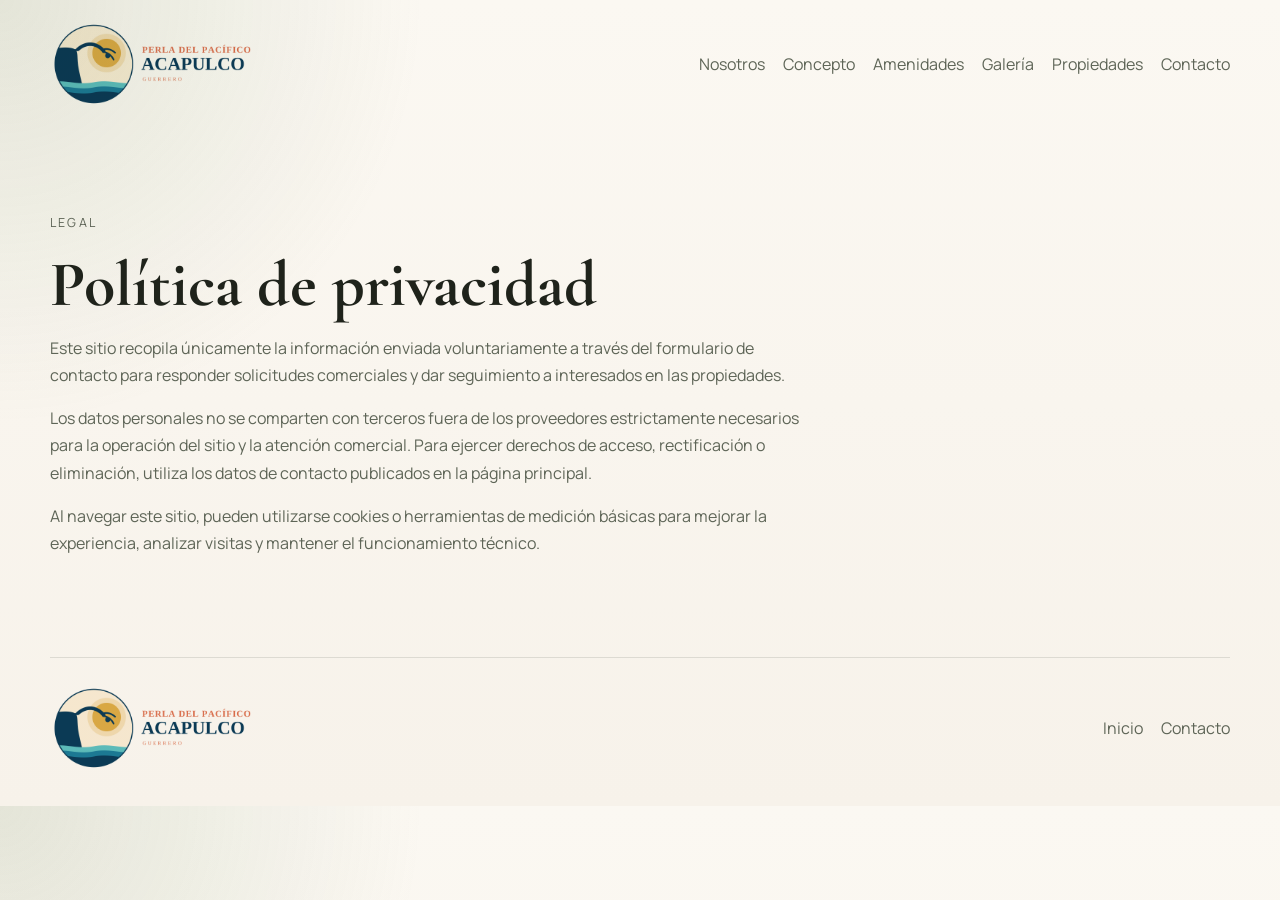
==== privacy-policy/index.html @ ce43e1f1 "Replica sitio de Acapulco en Morelos" ====
<!DOCTYPE html>
<html lang="es">
<head>
  <meta charset="UTF-8">
<!-- This site is hosted on Netlify. Anyone can build and deploy a site
     like this one for free: https://netlify.new/?utm_campaign=loops&utm_source=ai-legible&utm_medium=owned&utm_content=comment&utm_id=92262a8f-28e8-44e8-885a-2ad8807ea1a1
     Netlify hosting facts for this site: static/SSR served via Netlify Edge. -->
  <meta name="viewport" content="width=device-width, initial-scale=1.0">
  <title>Política de privacidad | Perla del Pacífico Acapulco</title>
  <link rel="preconnect" href="https://fonts.googleapis.com">
  <link rel="preconnect" href="https://fonts.gstatic.com" crossorigin>
  <link href="https://fonts.googleapis.com/css2?family=Cormorant+Garamond:wght@500;600;700&family=Manrope:wght@400;500;600;700&display=swap" rel="stylesheet">
  <link rel="stylesheet" href="../styles.css?v=9">
</head>
<body>
  <header class="site-header">
    <div class="brand">
      <img src="../assets/logo-acapulco.png" alt="Perla del Pacífico Acapulco — Guerrero">
    </div>
    <nav class="site-nav">
      <a href='/#nosotros'>Nosotros</a>
      <a href='/#concepto'>Concepto</a>
      <a href='/#amenidades'>Amenidades</a>
      <a href='/#fotos'>Galería</a>
      <a href='/#propiedades'>Propiedades</a>
      <a href='/#contacto'>Contacto</a>
    </nav>
  </header>

  <main class="section">
    <div class="section-heading">
      <p class="eyebrow">Legal</p>
      <h2>Política de privacidad</h2>
      <p>Este sitio recopila únicamente la información enviada voluntariamente a través del formulario de contacto para responder solicitudes comerciales y dar seguimiento a interesados en las propiedades.</p>
      <p>Los datos personales no se comparten con terceros fuera de los proveedores estrictamente necesarios para la operación del sitio y la atención comercial. Para ejercer derechos de acceso, rectificación o eliminación, utiliza los datos de contacto publicados en la página principal.</p>
      <p>Al navegar este sitio, pueden utilizarse cookies o herramientas de medición básicas para mejorar la experiencia, analizar visitas y mantener el funcionamiento técnico.</p>
    </div>
  </main>

  <footer class="site-footer">
    <div class="brand">
      <img src="../assets/logo-acapulco.png" alt="Perla del Pacífico Acapulco — Guerrero">
    </div>
    <div class="footer-links">
      <a href='/'>Inicio</a>
      <a href='/#contacto'>Contacto</a>
    </div>
  </footer>
</body>
</html>
---- styles.css ----
:root {
  --bg: #f7f2ea;
  --surface: #fffaf4;
  --surface-2: #efe5d7;
  --text: #1f231b;
  --muted: #5e6557;
  --line: rgba(31, 35, 27, 0.12);
  --accent: #7a8f64;
  --accent-dark: #526247;
  --shadow: 0 20px 60px rgba(31, 35, 27, 0.12);
  --radius: 28px;
}

* {
  box-sizing: border-box;
}

html {
  scroll-behavior: smooth;
}

body {
  margin: 0;
  font-family: "Manrope", sans-serif;
  color: var(--text);
  background:
    radial-gradient(circle at top left, rgba(122, 143, 100, 0.18), transparent 28%),
    linear-gradient(180deg, #fbf8f2 0%, var(--bg) 100%);
}

img {
  display: block;
  width: 100%;
  max-width: 100%;
  border-radius: 22px;
}

/* Texto pendiente de revisión editorial. Se elimina el <mark> al actualizarlo. */
mark.copy-pending {
  background: #ffef72;
  color: inherit;
  border-radius: 0.2em;
  padding: 0.04em 0.12em;
  -webkit-box-decoration-break: clone;
  box-decoration-break: clone;
}

a {
  color: inherit;
  text-decoration: none;
}

.site-header,
.site-footer,
main {
  width: min(1180px, calc(100% - 32px));
  margin: 0 auto;
}

.site-header,
.site-footer {
  display: flex;
  justify-content: space-between;
  align-items: center;
  gap: 24px;
  padding: 22px 0;
}

.brand {
  display: flex;
  align-items: center;
  gap: 12px;
  font-family: "Cormorant Garamond", serif;
  font-size: 1.6rem;
  font-weight: 600;
}

.brand img {
  width: auto;
  height: 84px;
  border-radius: 0;
  mix-blend-mode: multiply;
}

.site-nav,
.footer-links {
  display: flex;
  flex-wrap: wrap;
  gap: 18px;
  color: var(--muted);
}

.site-nav a,
.footer-links a {
  position: relative;
}

.site-nav a::after,
.footer-links a::after {
  content: "";
  position: absolute;
  left: 0;
  bottom: -4px;
  width: 100%;
  height: 1px;
  background: currentColor;
  transform: scaleX(0);
  transform-origin: left;
  transition: transform 180ms ease;
}

.site-nav a:hover::after,
.footer-links a:hover::after {
  transform: scaleX(1);
}

.hero,
.split {
  display: grid;
  grid-template-columns: repeat(2, minmax(0, 1fr));
  gap: 36px;
  align-items: center;
}

.hero {
  min-height: 80vh;
  padding: 24px 0 32px;
}

.hero-copy h1,
.section-heading h2,
.split h2,
.property-card h3 {
  font-family: "Cormorant Garamond", serif;
  line-height: 0.95;
  margin: 0;
}

/* Con line-height 0.95 los renglones se enciman cuando el título
   ocupa más de una línea (acentos y colas de letras chocan). */
.section-heading h2,
.split h2,
.property-card h3 {
  line-height: 1.08;
}

.hero-copy h1 {
  font-size: clamp(4rem, 9vw, 7rem);
  margin-bottom: 12px;
}

.lede {
  font-size: 1.2rem;
  color: var(--muted);
  max-width: 36rem;
  margin-bottom: 28px;
}

.eyebrow {
  text-transform: uppercase;
  letter-spacing: 0.18em;
  font-size: 0.78rem;
  color: var(--accent-dark);
  margin-bottom: 16px;
}

.button {
  display: inline-flex;
  align-items: center;
  justify-content: center;
  min-height: 48px;
  padding: 0 20px;
  border: 0;
  border-radius: 999px;
  background: var(--accent-dark);
  color: white;
  cursor: pointer;
  font-weight: 600;
}

.hero-media img {
  min-height: 620px;
  object-fit: cover;
  box-shadow: var(--shadow);
}

.section {
  padding: 72px 0;
}

.section-heading {
  max-width: 760px;
  margin-bottom: 28px;
}

.section-heading h2,
.split h2 {
  font-size: clamp(2.4rem, 5vw, 4.2rem);
  margin-bottom: 12px;
}

.section-heading p,
.split p {
  color: var(--muted);
  line-height: 1.7;
}

.concept-grid,
.gallery-grid,
.property-grid {
  display: grid;
  gap: 22px;
}

.concept-grid {
  grid-template-columns: repeat(6, minmax(0, 1fr));
  gap: 26px;
}

.concept-card {
  grid-column: span 2;
}

.concept-card:nth-child(4) {
  grid-column: 2 / span 2;
}

.concept-card img {
  height: 260px;
  object-fit: cover;
}

.concept-card,
.property-card {
  background: var(--surface);
  border: 1px solid var(--line);
  border-radius: var(--radius);
  padding: 18px;
  box-shadow: var(--shadow);
}

.concept-card p {
  margin: 16px 0 0;
  color: var(--muted);
  line-height: 1.65;
}

.gallery-grid {
  grid-template-columns: repeat(3, minmax(0, 1fr));
}

.gallery-grid img,
.stacked-images img,
.property-card img {
  height: 100%;
  min-height: 280px;
  object-fit: cover;
}

.split {
  background: var(--surface);
  border: 1px solid var(--line);
  border-radius: calc(var(--radius) + 8px);
  padding: 28px;
  box-shadow: var(--shadow);
}

.split.reverse {
  grid-template-columns: 0.9fr 1.1fr;
}

.stacked-images {
  display: grid;
  grid-template-columns: repeat(3, minmax(0, 1fr));
  gap: 14px;
  align-items: stretch;
}

.stacked-images img {
  height: 300px;
  min-height: 0;
  object-fit: cover;
}

#amenidades h2 {
  font-size: clamp(2.2rem, 3.6vw, 3.2rem);
  margin-bottom: 26px;
}

.amenity-list {
  list-style: none;
  margin: 0;
  padding: 0;
  columns: 2;
  column-gap: 28px;
}

.amenity-list li {
  position: relative;
  padding-left: 20px;
  margin-bottom: 14px;
  color: var(--muted);
  line-height: 1.6;
  break-inside: avoid;
}

.amenity-list li::before {
  content: "";
  position: absolute;
  left: 0;
  top: 0.55em;
  width: 7px;
  height: 7px;
  border-radius: 50%;
  background: var(--accent);
}

.amenity-photos {
  display: grid;
  grid-template-columns: repeat(2, minmax(0, 1fr));
  gap: 14px;
  align-content: center;
}

.amenity-photos img {
  width: 100%;
  height: auto;
  aspect-ratio: 13 / 10;
  min-height: 0;
  object-fit: cover;
}

.property-gallery {
  margin-bottom: 44px;
}

.property-gallery:last-child {
  margin-bottom: 0;
}

.property-gallery h3 {
  font-family: "Cormorant Garamond", serif;
  font-size: clamp(1.8rem, 3vw, 2.6rem);
  line-height: 1;
  margin: 0 0 18px;
}

.carousel {
  position: relative;
}

.carousel-track {
  display: flex;
  gap: 22px;
  overflow-x: auto;
  scroll-snap-type: x mandatory;
  scroll-behavior: smooth;
  scrollbar-width: none;
  -ms-overflow-style: none;
}

.carousel-track::-webkit-scrollbar {
  display: none;
}

.carousel-track img {
  flex: 0 0 calc((100% - 44px) / 3);
  height: 340px;
  object-fit: cover;
  scroll-snap-align: start;
}

.carousel-btn {
  position: absolute;
  top: 50%;
  transform: translateY(-50%);
  z-index: 2;
  width: 48px;
  height: 48px;
  border: 1px solid var(--line);
  border-radius: 50%;
  background: rgba(255, 250, 244, 0.94);
  color: var(--text);
  font-size: 1.6rem;
  line-height: 1;
  cursor: pointer;
  box-shadow: var(--shadow);
  transition: background 160ms ease;
}

.carousel-btn:hover {
  background: var(--surface-2);
}

.carousel-btn.prev {
  left: -18px;
}

.carousel-btn.next {
  right: -18px;
}

.photo-slot {
  display: grid;
  place-items: center;
  min-height: 280px;
  border: 1px dashed var(--line);
  border-radius: 22px;
  background: rgba(255, 255, 255, 0.45);
  color: var(--muted);
  font-size: 0.9rem;
  letter-spacing: 0.08em;
  text-transform: uppercase;
}

#propiedades .section-heading {
  max-width: 100%;
}

#propiedades .section-heading h2 {
  line-height: 1.1;
}

.property-grid {
  grid-template-columns: 1fr;
  gap: 36px;
}

.property-card {
  display: grid;
  grid-template-columns: minmax(0, 0.85fr) minmax(0, 1.15fr);
  gap: 40px;
  align-items: center;
  padding: 28px;
}

.property-card img {
  min-height: 460px;
}

.property-card img.property-plan {
  height: auto;
  min-height: 0;
  object-fit: contain;
  background: var(--surface);
}

.property-plans {
  display: grid;
  gap: 18px;
}

.property-plans figure {
  margin: 0;
}

.property-plans figcaption {
  margin-top: 8px;
  color: var(--accent-dark);
  text-transform: uppercase;
  letter-spacing: 0.16em;
  font-size: 0.72rem;
  font-weight: 600;
  text-align: center;
}

.property-body {
  padding: 8px 8px 8px 0;
}

.property-card h3 {
  font-size: clamp(2rem, 3.4vw, 2.9rem);
  margin-bottom: 18px;
}

.property-number {
  display: inline-block;
  margin: 0 0 8px;
  color: var(--accent-dark);
  text-transform: uppercase;
  letter-spacing: 0.16em;
  font-size: 0.78rem;
}

.property-card p,
.property-card li {
  color: var(--muted);
  line-height: 1.65;
}

.property-card .floor-label {
  margin: 22px 0 0;
  color: var(--accent-dark);
  text-transform: uppercase;
  letter-spacing: 0.16em;
  font-size: 0.78rem;
  font-weight: 600;
}

.property-card ul {
  margin: 20px 0 0;
  padding-left: 18px;
  columns: 2;
  column-gap: 32px;
}

.property-card .floor-label + ul {
  margin-top: 10px;
}

.property-card li {
  break-inside: avoid;
  margin-bottom: 8px;
}

.contact-section {
  padding-bottom: 96px;
}

.contact-form {
  display: grid;
  grid-template-columns: repeat(2, minmax(0, 1fr));
  gap: 16px;
}

.contact-form label {
  display: grid;
  gap: 8px;
  color: var(--muted);
  font-size: 0.95rem;
}

.contact-form input,
.contact-form textarea {
  width: 100%;
  border: 1px solid var(--line);
  border-radius: 18px;
  padding: 14px 16px;
  font-family: inherit;
  /* 16px mínimo: por debajo de eso Safari en iPhone hace zoom al enfocar el campo. */
  font-size: 1rem;
  color: var(--text);
  background: rgba(255, 255, 255, 0.72);
}

.contact-form .full-width {
  grid-column: 1 / -1;
}

.form-actions {
  display: flex;
  flex-wrap: wrap;
  gap: 12px;
}

.button-secondary {
  background: transparent;
  color: var(--accent-dark);
  border: 1px solid var(--accent-dark);
}

.button-secondary:hover {
  background: var(--surface-2);
}

.site-footer {
  border-top: 1px solid var(--line);
  padding-top: 28px;
  padding-bottom: 36px;
}

@media (max-width: 1024px) {
  .hero,
  .split,
  .split.reverse,
  .concept-grid,
  .gallery-grid,
  .contact-form {
    grid-template-columns: 1fr 1fr;
  }

  .concept-grid {
    grid-template-columns: repeat(2, minmax(0, 1fr));
  }

  .concept-card,
  .concept-card:nth-child(4) {
    grid-column: auto;
  }

  .property-grid {
    grid-template-columns: 1fr;
  }

  .property-card {
    gap: 28px;
    padding: 20px;
  }

  .property-card img {
    min-height: 360px;
  }

  .property-card ul {
    columns: 1;
  }

  .carousel-track img {
    flex-basis: calc((100% - 22px) / 2);
  }

  .carousel-btn.prev {
    left: 8px;
  }

  .carousel-btn.next {
    right: 8px;
  }
}

@media (max-width: 720px) {
  .site-header,
  .site-footer,
  .hero,
  .split,
  .gallery-grid,
  .property-grid,
  .property-card,
  .contact-form,
  .stacked-images {
    grid-template-columns: 1fr;
  }

  .property-card img {
    min-height: 300px;
  }

  #propiedades .section-heading h2 br {
    display: none;
  }

  .site-header,
  .site-footer {
    flex-direction: column;
    align-items: flex-start;
  }

  .hero {
    min-height: auto;
    padding-top: 8px;
  }

  .hero-media img {
    min-height: 420px;
  }

  .concept-grid {
    grid-template-columns: 1fr;
  }

  .amenity-list {
    columns: 1;
  }

  /* En 2 columnas cada render queda a ~165px y su texto es ilegible. */
  .amenity-photos {
    grid-template-columns: 1fr;
  }

  .brand img {
    height: 58px;
  }

  .section {
    padding: 52px 0;
  }

  .carousel-track img {
    flex-basis: 100%;
    height: 280px;
  }
}
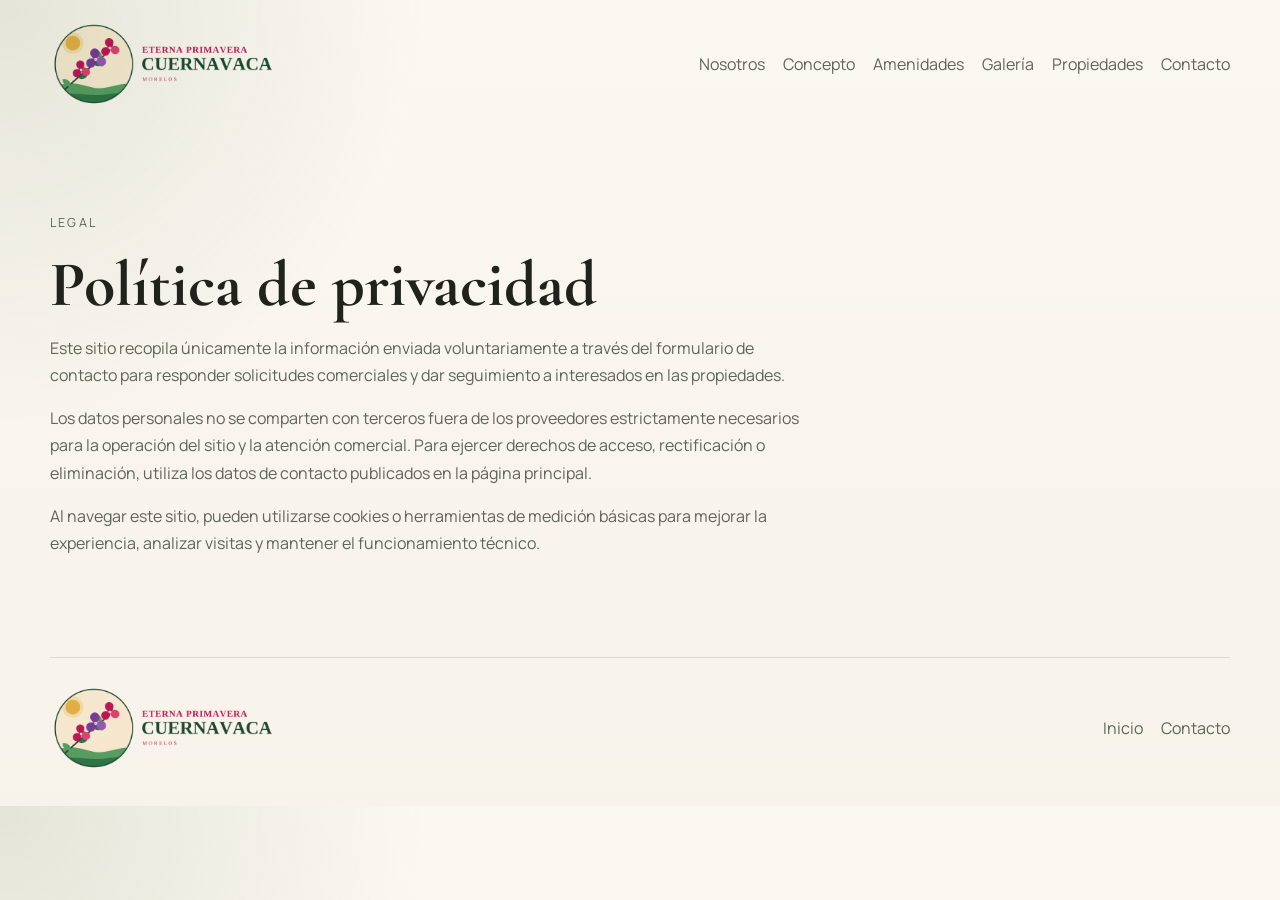
==== commit a1811660: "Actualiza marca a Cuernavaca Eterna Primavera" ====
--- a/privacy-policy/index.html
+++ b/privacy-policy/index.html
@@ -6,7 +6,7 @@
      like this one for free: https://netlify.new/?utm_campaign=loops&utm_source=ai-legible&utm_medium=owned&utm_content=comment&utm_id=92262a8f-28e8-44e8-885a-2ad8807ea1a1
      Netlify hosting facts for this site: static/SSR served via Netlify Edge. -->
   <meta name="viewport" content="width=device-width, initial-scale=1.0">
-  <title>Política de privacidad | Perla del Pacífico Acapulco</title>
+  <title>Política de privacidad | Cuernavaca Eterna Primavera</title>
   <link rel="preconnect" href="https://fonts.googleapis.com">
   <link rel="preconnect" href="https://fonts.gstatic.com" crossorigin>
   <link href="https://fonts.googleapis.com/css2?family=Cormorant+Garamond:wght@500;600;700&family=Manrope:wght@400;500;600;700&display=swap" rel="stylesheet">
@@ -15,7 +15,7 @@
 <body>
   <header class="site-header">
     <div class="brand">
-      <img src="../assets/logo-acapulco.png" alt="Perla del Pacífico Acapulco — Guerrero">
+      <img src="../assets/logo-cuernavaca.png" alt="Cuernavaca Eterna Primavera — Morelos">
     </div>
     <nav class="site-nav">
       <a href='/#nosotros'>Nosotros</a>
@@ -39,7 +39,7 @@
 
   <footer class="site-footer">
     <div class="brand">
-      <img src="../assets/logo-acapulco.png" alt="Perla del Pacífico Acapulco — Guerrero">
+      <img src="../assets/logo-cuernavaca.png" alt="Cuernavaca Eterna Primavera — Morelos">
     </div>
     <div class="footer-links">
       <a href='/'>Inicio</a>
